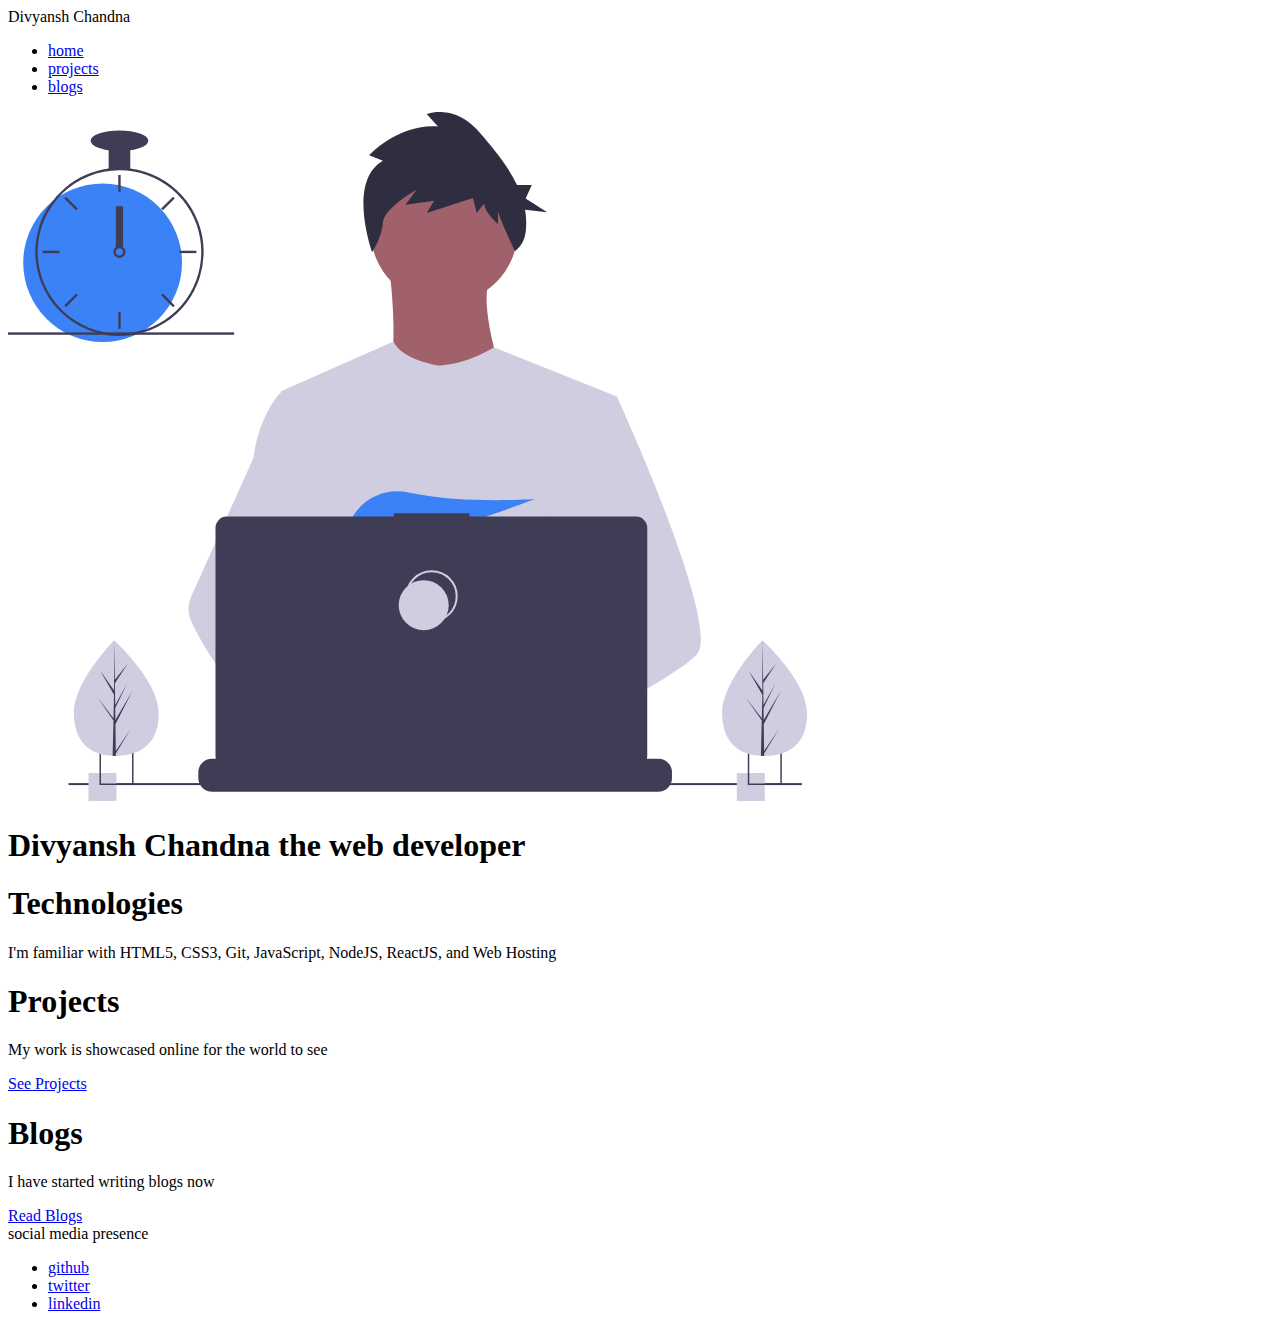
==== index.html @ 364a3a90 "updated index.html" ====
<!DOCTYPE html>
<html lang="en">
<head>
    <meta charset="UTF-8">
    <meta name="viewport" content="width=device-width, initial-scale=1.0">
    <title>home | Divyansg Chandna</title>
    <link href="styles.css" rel="stylesheet" />
</head>
<body>
    <nav class="navigation container">
        <div class="nav-brand">Divyansh Chandna</div>
        <ul class="list-non-bullet nav-pills">
            <li class="list-item-inline">
                <a class="link link-active" href="/">home</a>
            </li>
            <li class="list-item-inline">
                <a class="link" href="/projects.html">projects</a>
            </li>
            <li class="list-item-inline">
                <a class="link" href="/blogs.html">blogs</a>
            </li>
        </ul>
    </nav>

    <header class="hero">
        <img class="src-img" src="images/image1.svg" />
        <h1 class="hero-heading">Divyansh Chandna the <span class="heading-inverted"> web developer</span></h1>
    </header>

    <section class="section ow">
        <div class="container container-center">
            <h1>Technologies</h1>
            <p>I'm familiar with HTML5, CSS3, Git, JavaScript, NodeJS, ReactJS, and Web Hosting</p>
        </div>
    </section>

    <section class="section">
        <div class="container container-center">
            <h1>Projects</h1>
            <p>My work is showcased online for the world to see</p>
            <a class="link link-primary" href="/projects.html">See Projects</a>
        </div>
    </section>

    <section class="section ow">
        <div class="container container-center">
            <h1>Blogs</h1>
            <p>I have started writing blogs now</p>
            <a class="link link-secondary" href="/blogs.html">Read Blogs</a>
        </div>
    </section>

    <footer class="footer">
        <div class="footer-header">social media presence</div>
        <ul class="social-links list-non-bullet">
            <li class="list-item-inline">
                <a class="link" href="https://github.com/divyanshchandna">
                    github
                </a>
            </li>
            <li class="list-item-inline">
                <a class="link" href="/">
                    twitter
                </a>
            </li>
            <li class="list-item-inline">
                <a class="link" href="https://www.linkedin.com/in/divyansh-chandna-347689196/">
                    linkedin
                </a>
            </li>
            
        </ul>
    </footer>


    
</body>
</html>
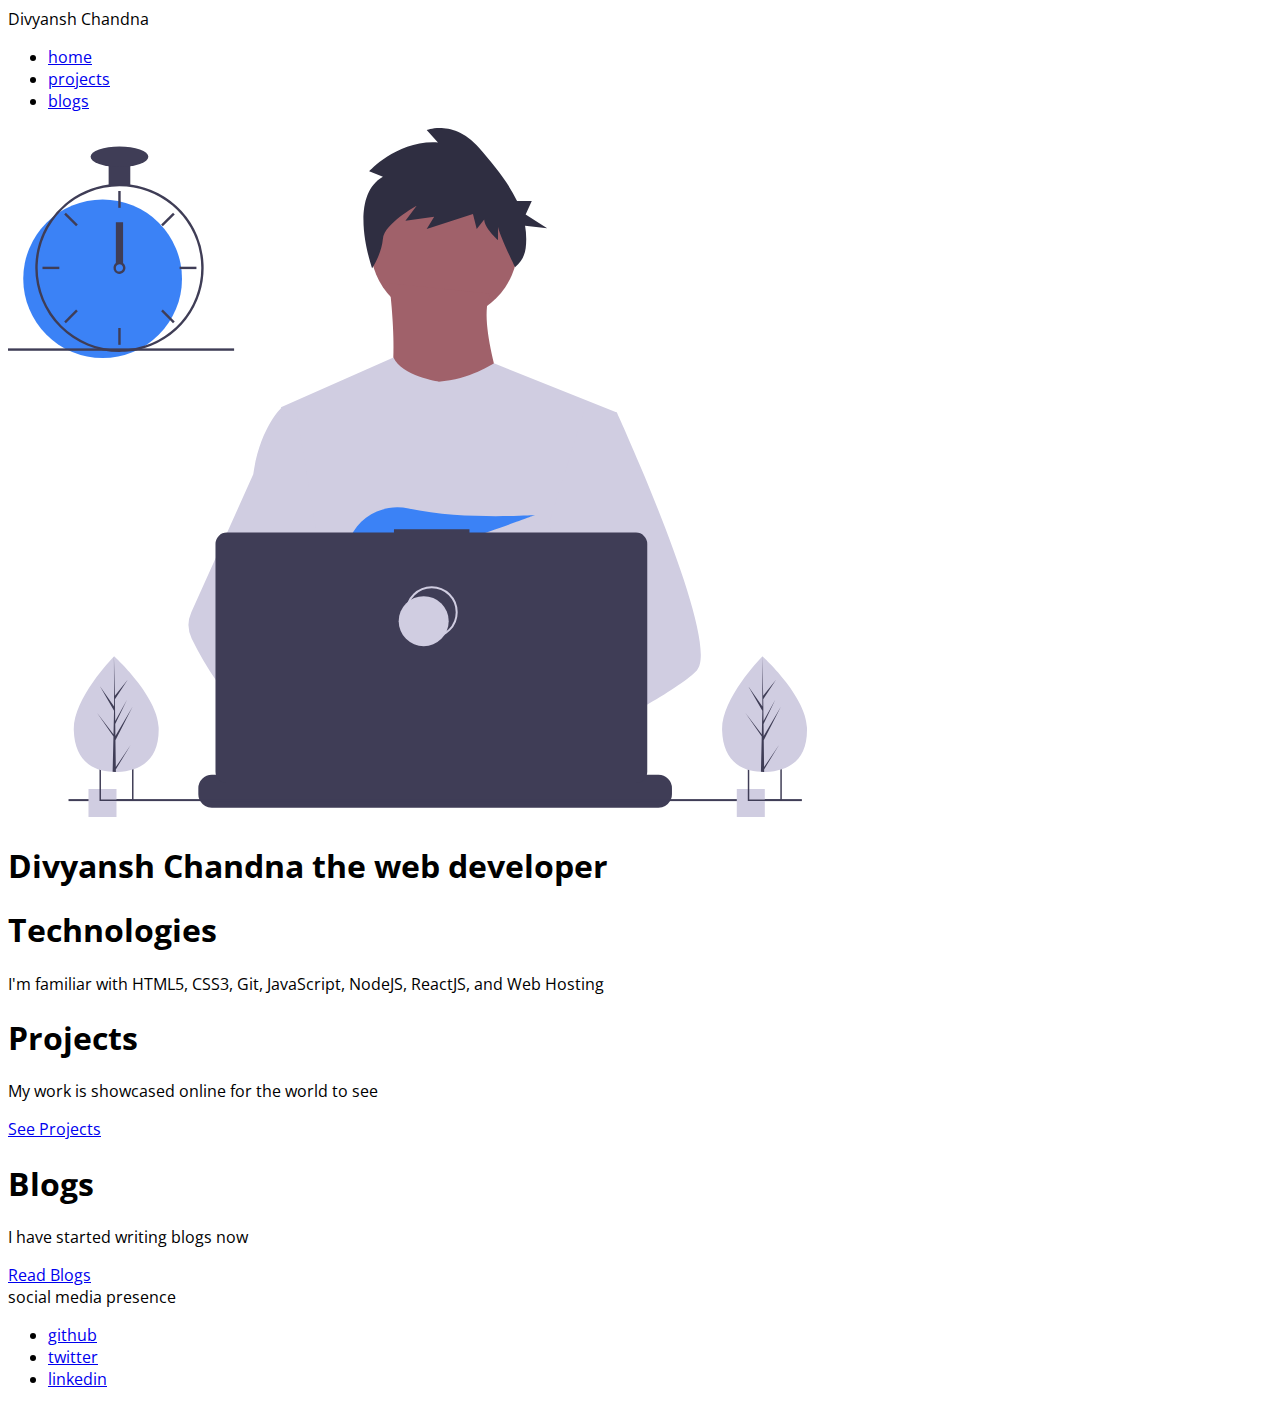
==== commit 875b8b97: "Added style.css file" ====
--- a/index.html
+++ b/index.html
@@ -3,7 +3,15 @@
 <head>
     <meta charset="UTF-8">
     <meta name="viewport" content="width=device-width, initial-scale=1.0">
-    <title>home | Divyansg Chandna</title>
+    <title>home | Divyansh Chandna</title>
+    <!--
+        CSS way 1- This colors the whole body as red due to the bo
+         <style>
+        body{
+            color:red
+        }
+    </style> -->
+    <!-- <style> way 3 -->
     <link href="styles.css" rel="stylesheet" />
 </head>
 <body>
@@ -29,7 +37,9 @@
 
     <section class="section ow">
         <div class="container container-center">
-            <h1>Technologies</h1>
+            <h1 >Technologies</h1>
+            <!-- CSS way 2 -->
+            <!-- style=color:red -->
             <p>I'm familiar with HTML5, CSS3, Git, JavaScript, NodeJS, ReactJS, and Web Hosting</p>
         </div>
     </section>
--- a/styles.css
+++ b/styles.css
@@ -0,0 +1,9 @@
+@import url('https://fonts.googleapis.com/css2?family=Open+Sans:wght@400;700&display=swap');
+
+:root{
+    --primary-colorL:#3B82F6;
+
+}
+body{
+    font-family: 'Open Sans', sans-serif;
+}
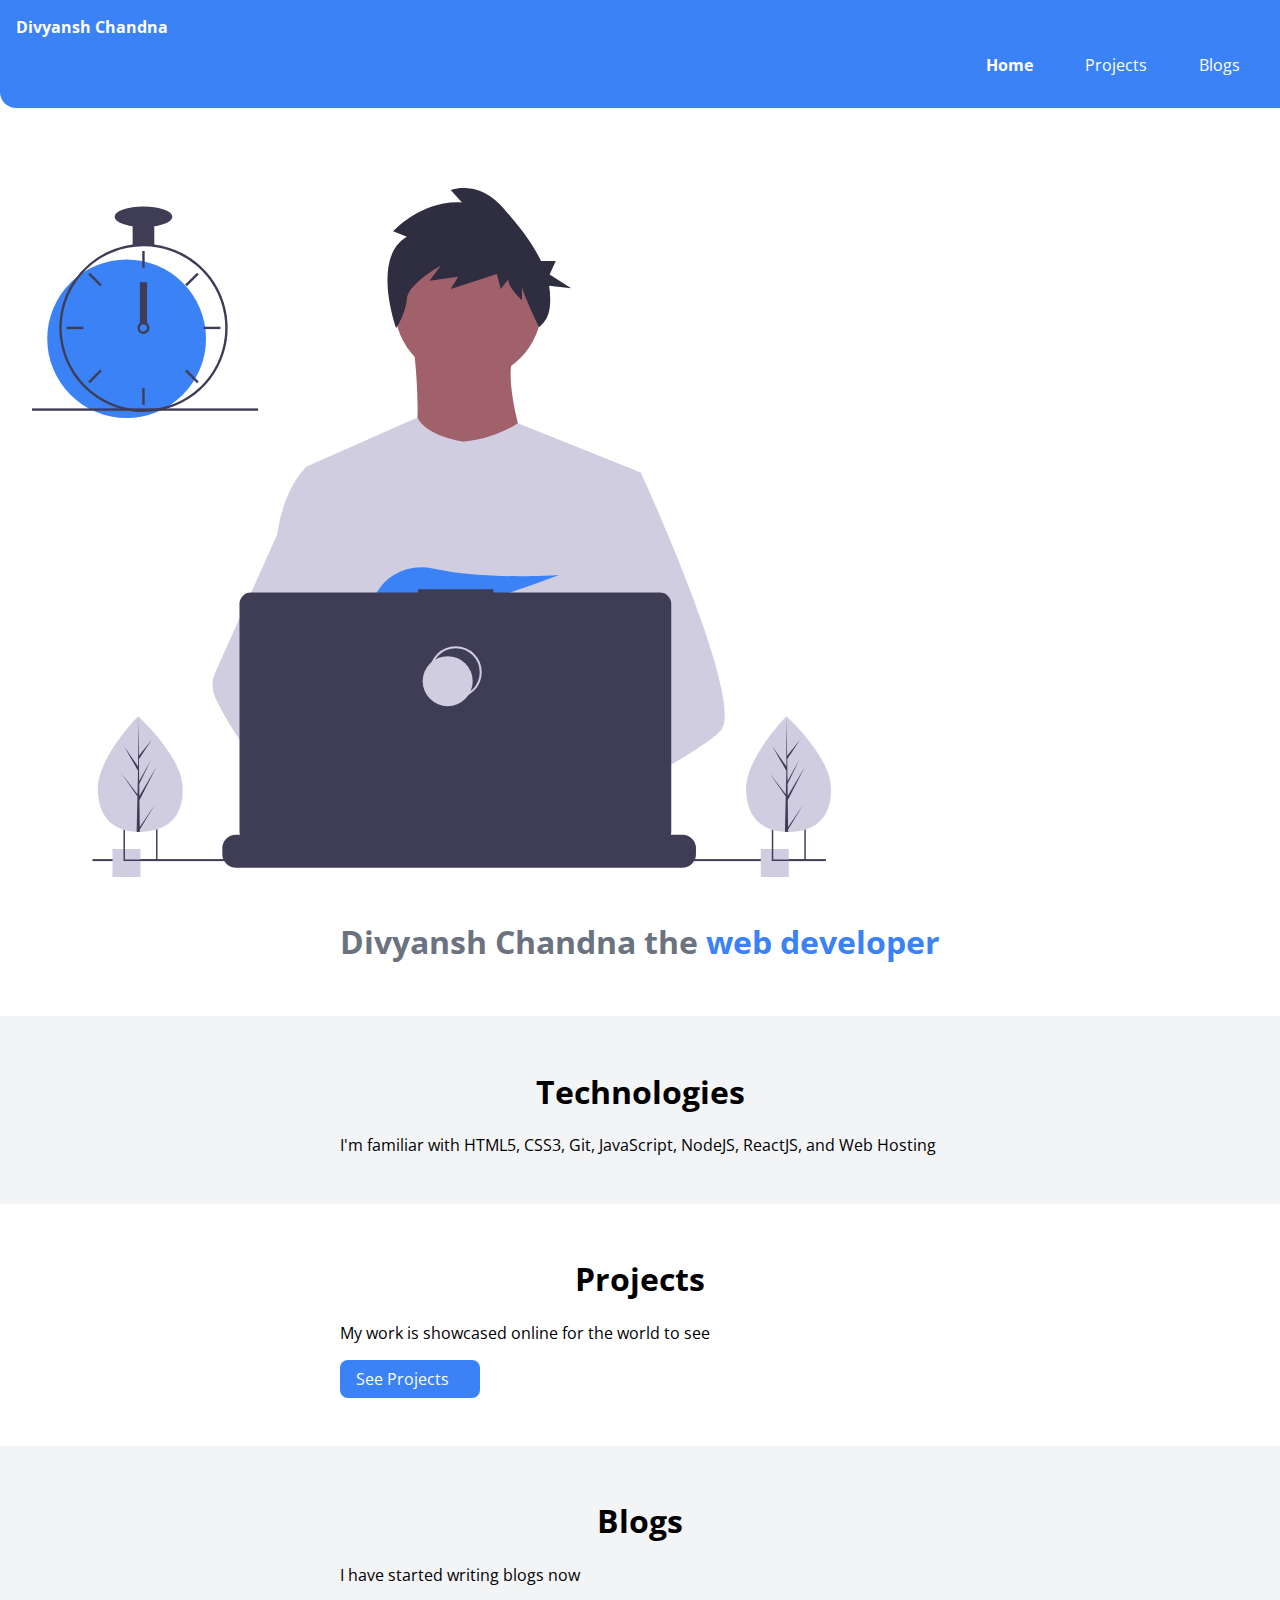
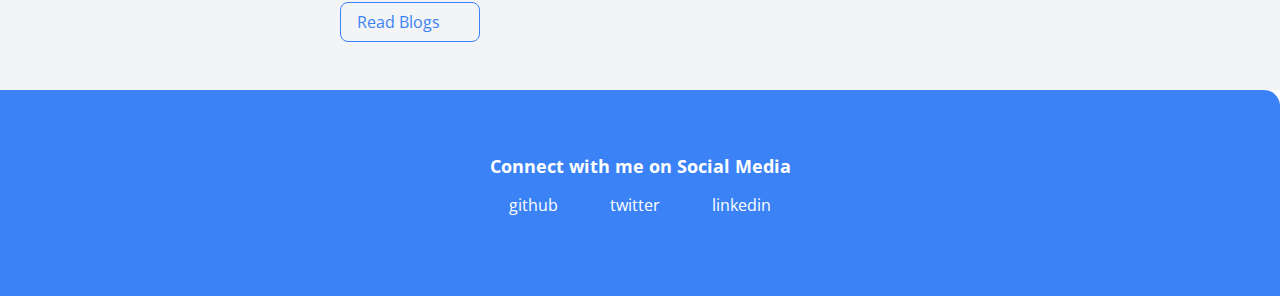
==== commit 2810113c: "added style.css" ====
--- a/index.html
+++ b/index.html
@@ -19,13 +19,13 @@
         <div class="nav-brand">Divyansh Chandna</div>
         <ul class="list-non-bullet nav-pills">
             <li class="list-item-inline">
-                <a class="link link-active" href="/">home</a>
+                <a class="link link-active" href="/">Home</a>
             </li>
             <li class="list-item-inline">
-                <a class="link" href="/projects.html">projects</a>
+                <a class="link" href="/projects.html">Projects</a>
             </li>
             <li class="list-item-inline">
-                <a class="link" href="/blogs.html">blogs</a>
+                <a class="link" href="/blogs.html">Blogs</a>
             </li>
         </ul>
     </nav>
@@ -61,7 +61,7 @@
     </section>
 
     <footer class="footer">
-        <div class="footer-header">social media presence</div>
+        <div class="footer-header">Connect with me on Social Media</div>
         <ul class="social-links list-non-bullet">
             <li class="list-item-inline">
                 <a class="link" href="https://github.com/divyanshchandna">
@@ -82,7 +82,6 @@
         </ul>
     </footer>
 
-
     
 </body>
-</html>+</html>
--- a/styles.css
+++ b/styles.css
@@ -1,9 +1,169 @@
 @import url('https://fonts.googleapis.com/css2?family=Open+Sans:wght@400;700&display=swap');
 
 :root{
-    --primary-colorL:#3B82F6;
+    --primary-color:#3B82F6;
+    --off-white: #F3F4F6;
+    --dark-gray: #6B7280;
 
 }
 body{
     font-family: 'Open Sans', sans-serif;
+    margin: 0px;
 }
+
+hr {
+    margin: 2rem 0rem;
+}
+
+/** spaces **/
+
+.margin-md {
+    margin: 2rem;
+}
+
+/** container **/
+.container {
+    padding: 0rem 1rem;
+}
+
+.container-center {
+    max-width: 600px;
+    margin: auto;
+}
+
+/** links **/
+.link {
+    box-sizing: border-box;
+    text-decoration: none;
+    padding: 0.5rem 1rem;
+}
+
+.link-primary {
+    background-color: var(--primary-color);
+    border-radius: 0.5rem;
+    color: white;
+    display: block;
+    max-width: 140px;
+    margin: 1rem 1rem 1rem 0rem;
+}
+
+.link-secondary {
+    color: var(--primary-color);
+    border-radius: 0.5rem;
+    border: 1px solid var(--primary-color);
+    display: block;
+    max-width: 140px;
+    margin: 1rem 1rem 1rem 0rem;
+}
+
+/** look into BEM naming convention for CSS **/
+
+/** lists **/
+
+.list-non-bullet {
+    list-style: none;
+    padding-inline-start: 0px;
+}
+
+.list-item-inline {
+    display: inline;
+    padding: 0rem 0.5rem;
+}
+
+/** navigation **/
+
+.navigation {
+    background-color: var(--primary-color);
+    color: white;
+    padding: 1rem;
+    border-bottom-left-radius: 1rem;
+}
+
+.navigation .nav-brand {
+    font-weight: bold;
+}
+
+.navigation .nav-pills {
+    text-align: right;
+}
+
+.navigation .link {
+    color: white;
+}
+
+.navigation .link-active {
+    font-weight: bold;
+}
+
+/** header **/
+
+.hero {
+    padding: 2rem;
+    padding-top: 5rem;
+
+}
+
+.hero .hero-img {
+    max-width: 80%;
+    width: 350px;
+    display: block;
+    margin: auto;
+}
+
+.hero .hero-heading {
+    text-align: center;
+    padding-top: 1rem;
+    color: var(--dark-gray);
+}
+
+.hero .hero-heading .heading-inverted {
+    color: var(--primary-color);
+}
+
+/** sections **/
+
+.section {
+    padding: 2rem;
+}
+
+.section h1 {
+    text-align: center;
+
+}
+
+.ow {
+    background-color: var(--off-white);
+}
+
+/** footers **/
+
+.footer {
+    background-color: var(--primary-color);
+    padding: 4rem 1rem;
+    text-align: center;
+    color: white;
+    border-top-right-radius: 1rem;
+}
+
+.footer .link {
+    color: white
+}
+
+.footer .footer-header {
+    font-weight: bold;
+    font-size: large;
+}
+
+.footer ul {
+    padding-inline-start: 0px;
+}
+
+/** projects **/
+.showcase-list {
+    padding: 2rem;
+}
+
+/** blogs **/
+.showcase-blog {
+    padding-bottom: 6rem;
+}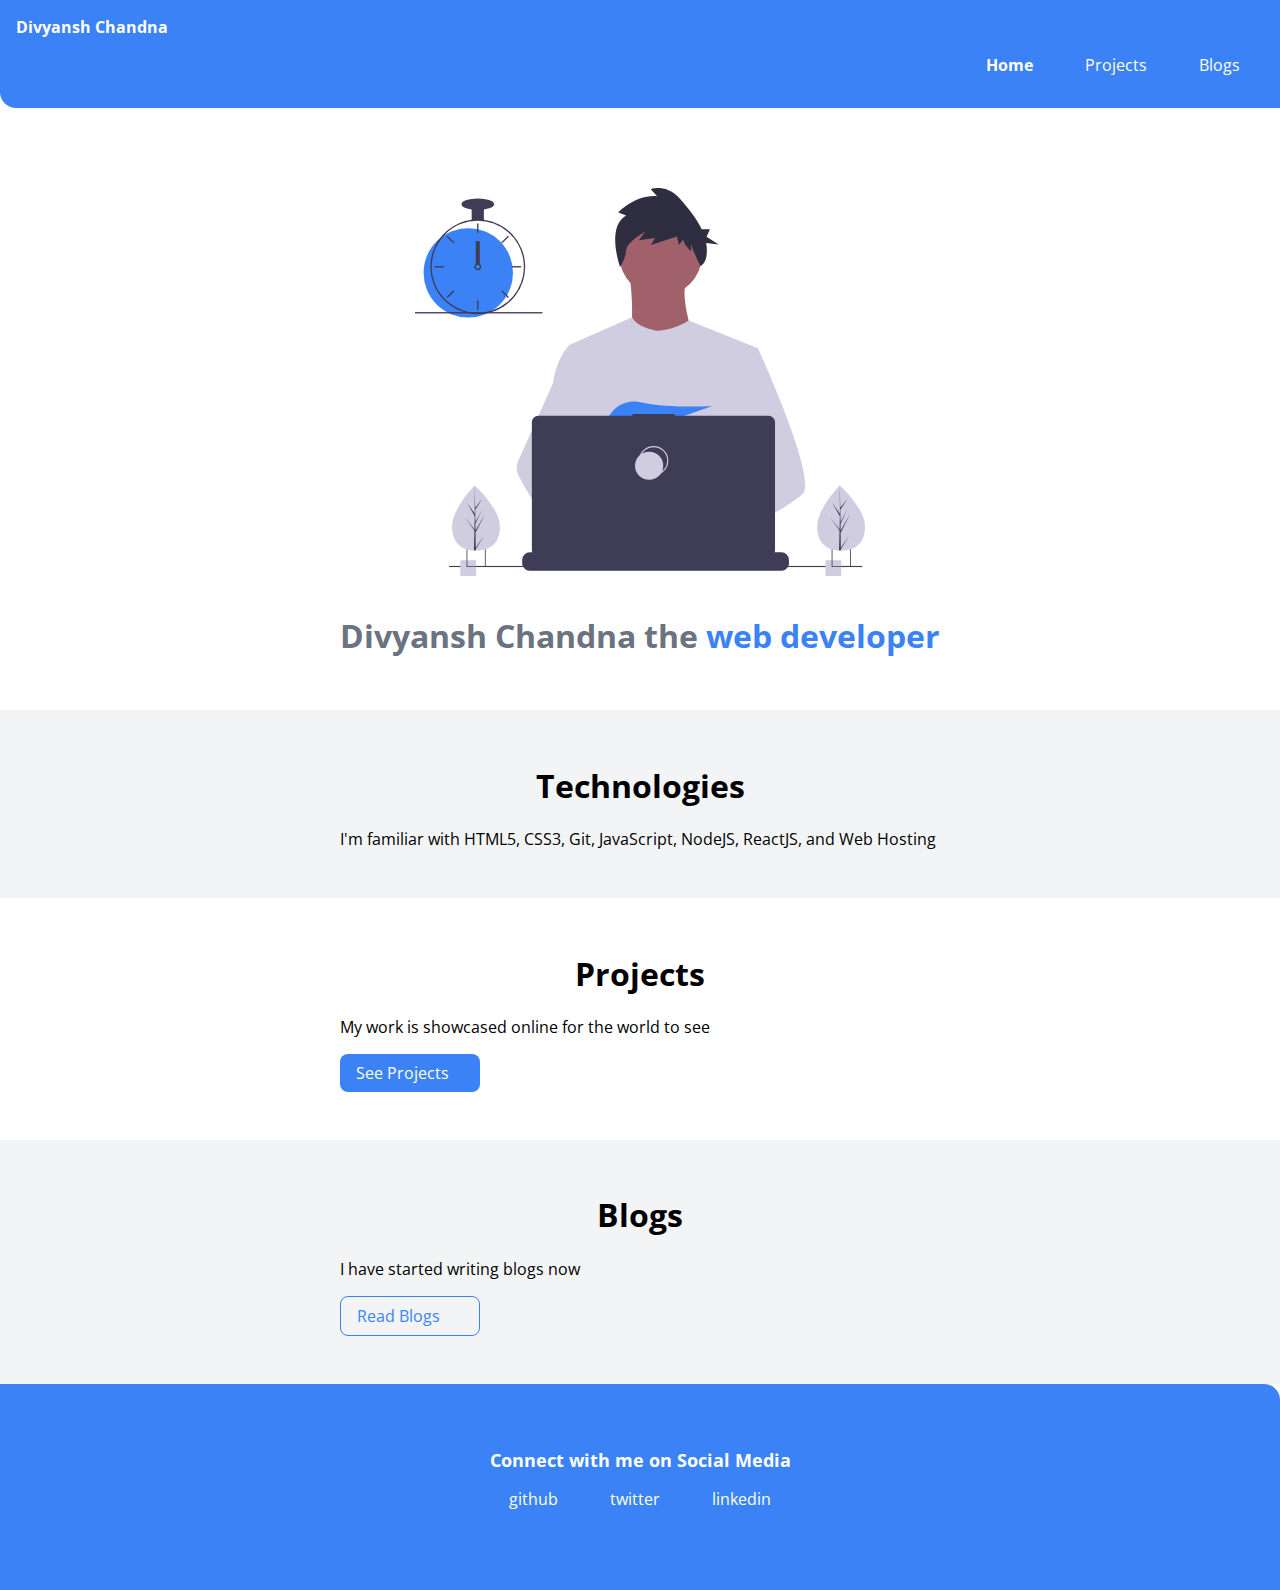
==== commit bb10bc8d: "added projects and blogs page" ====
--- a/index.html
+++ b/index.html
@@ -31,7 +31,7 @@
     </nav>
 
     <header class="hero">
-        <img class="src-img" src="images/image1.svg" />
+        <img class="hero-img" src="images/image1.svg" />
         <h1 class="hero-heading">Divyansh Chandna the <span class="heading-inverted"> web developer</span></h1>
     </header>
 
--- a/styles.css
+++ b/styles.css
@@ -105,7 +105,7 @@
 
 .hero .hero-img {
     max-width: 80%;
-    width: 350px;
+    width: 450px;
     display: block;
     margin: auto;
 }
